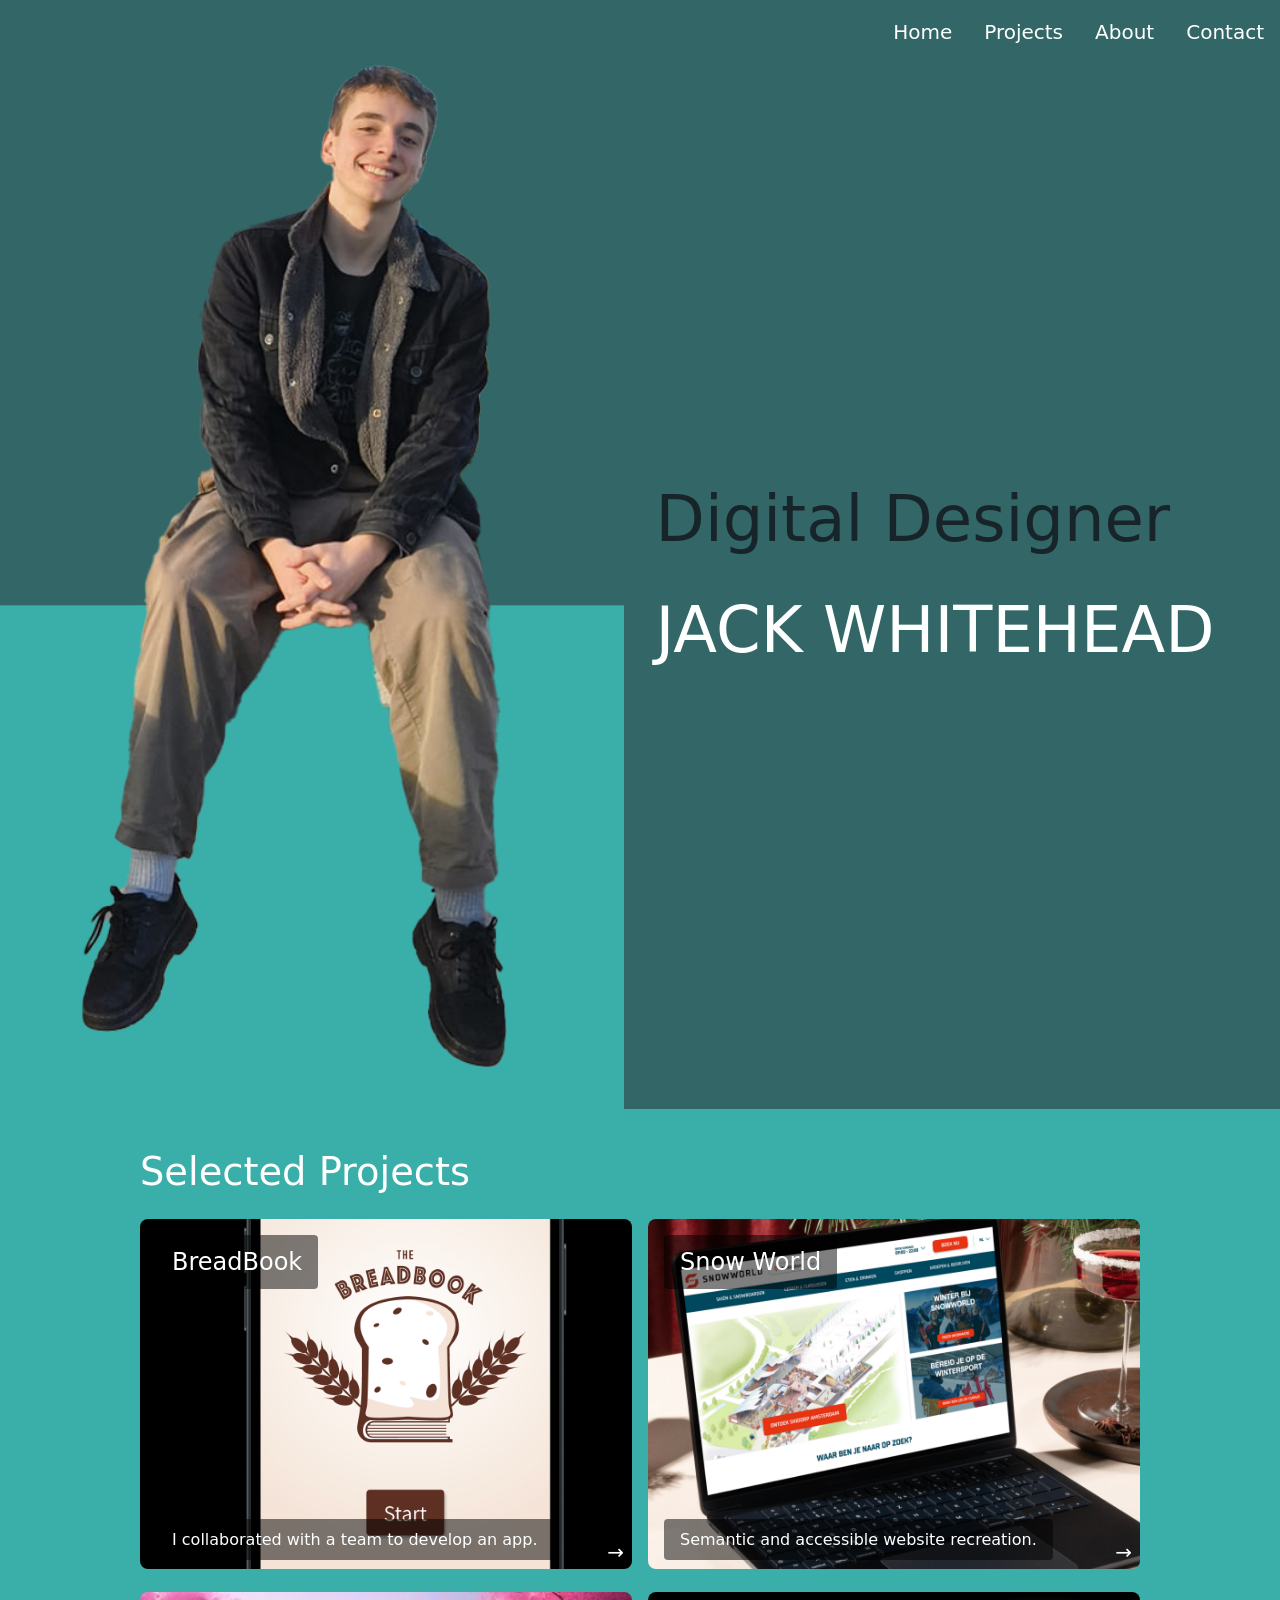
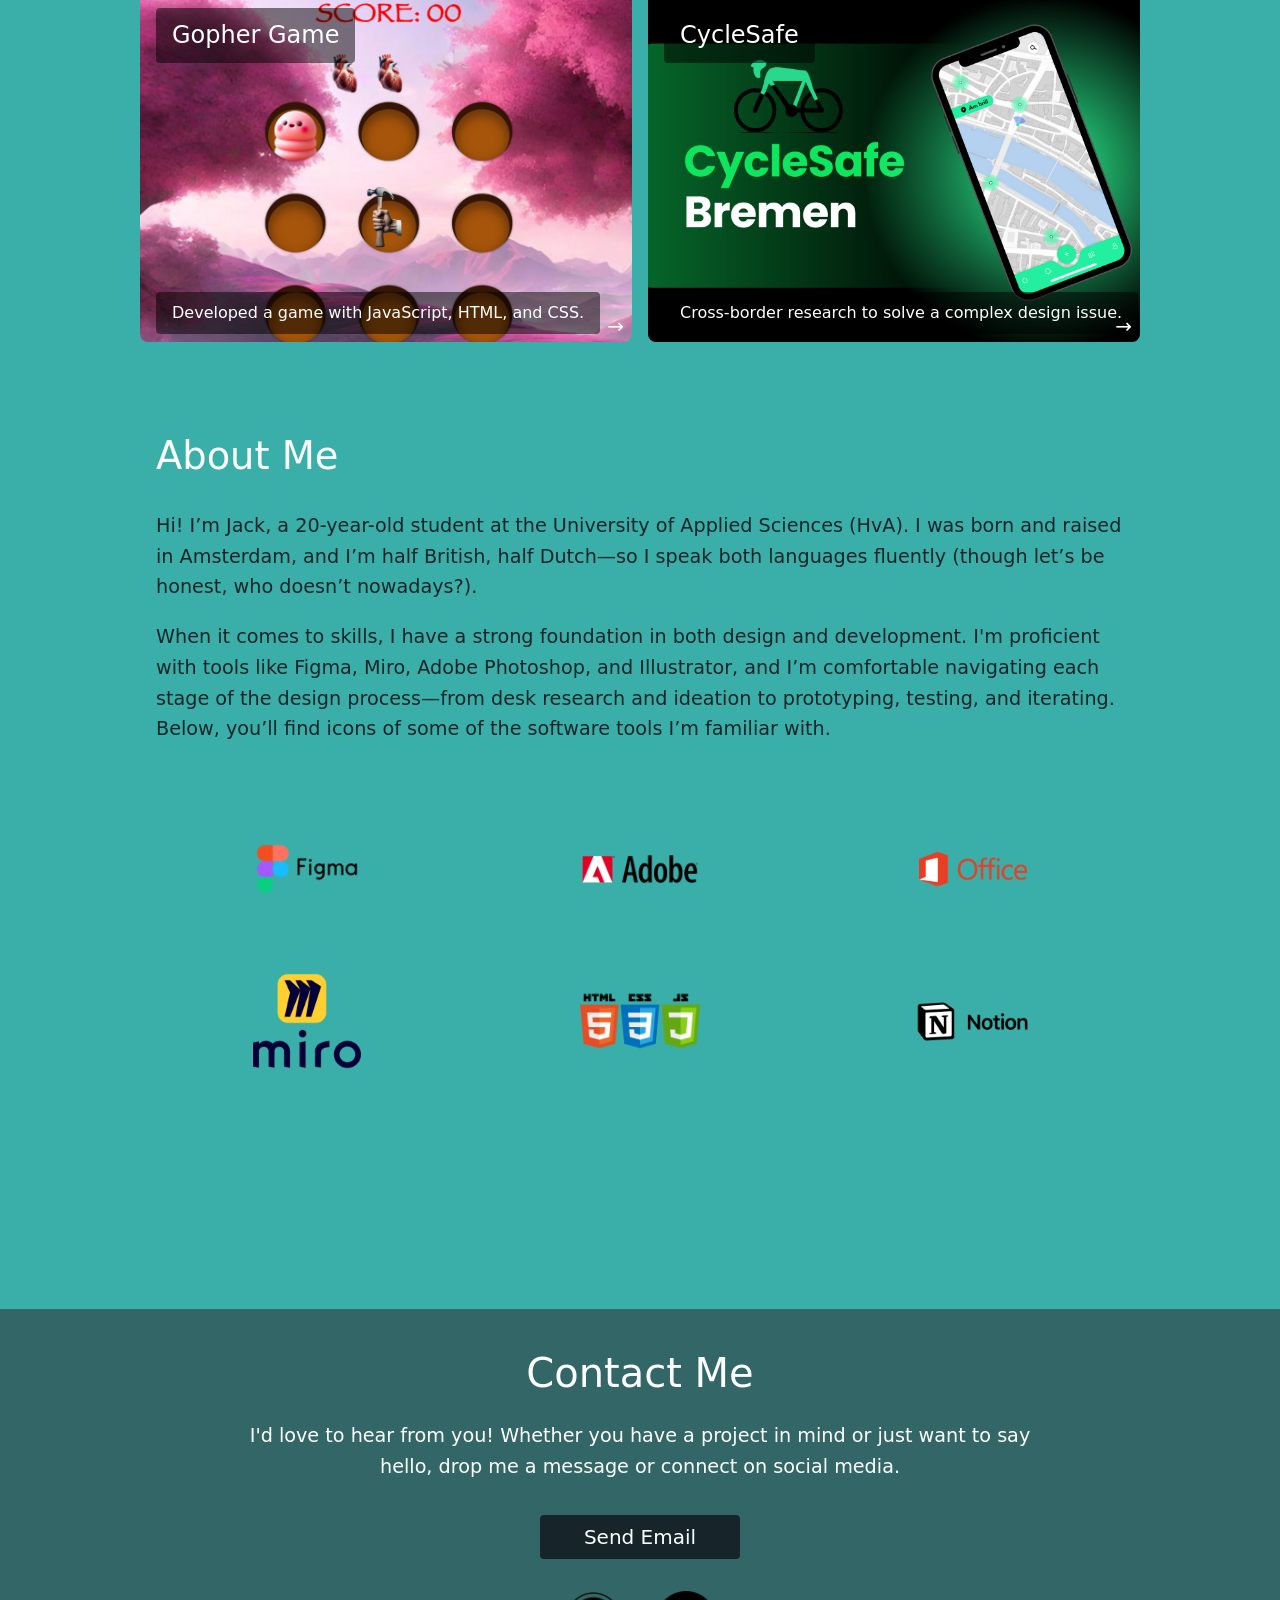
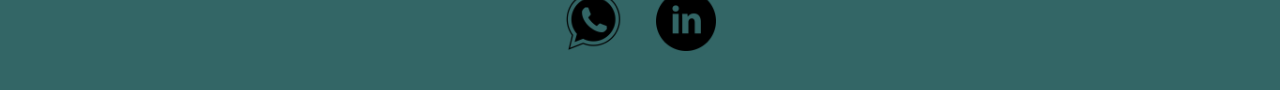
==== index.html @ c466dc18 "Add files via upload" ====
<!DOCTYPE html>
<html lang="en">
  <head>
    <meta charset="UTF-8" />
    <meta name="viewport" content="width=device-width, initial-scale=1.0" />
    <title>Jack Whitehead</title>
    <link rel="stylesheet" href="styles/styles.css" />
    <script src="scripts/script.js" defer></script>
    <!-- Favicon -->
    <link rel="icon" type="image/png" sizes="32x32" href="images/favicon/favicon-32x32.png" />
    <link rel="icon" type="image/png" sizes="16x16" href="images/favicon/favicon-16x16.png" />
  </head>
  <body>
    <!-- =======================================================
         Navigation Section
         ======================================================= -->
    <header class="header">
      <button class="menu-toggle" aria-label="Open navigation menu">
        <span class="menu-icon"></span>
      </button>
      <nav class="nav">
        <ul class="nav-list">
          <li><a href="#home" class="nav-link active">Home</a></li>
          <li><a href="#projects" class="nav-link">Projects</a></li>
          <li><a href="#about" class="nav-link">About</a></li>
          <li><a href="#contact" class="nav-link">Contact</a></li>
        </ul>
      </nav>
    </header>

    <!-- =======================================================
         Main Content Sections
         ======================================================= -->
    <main>
      <!-- ---------------------------
           Hero Section
           --------------------------- -->
      <section id="home" class="section-hero">
        <img src="images/jackground.png" alt="Design Work Example" loading="lazy" />
        <h1 class="hero-title">
          <span class="hero-title-top">Digital Designer</span>
          <span class="hero-title-bottom">Jack Whitehead</span>
        </h1>
      </section>

      <!-- ---------------------------
           Projects Carousel Section
           --------------------------- -->
      <section id="projects" class="section projects">
        <h2 class="section-title">Selected Projects</h2>
        <div class="carousel">
          <a href="breadbook.html" class="carousel-slide project-link">
            <h3 class="project-title">BreadBook</h3>
            <img src="images/breadbook.png" alt="BreadBook Project" loading="lazy" />
            <p class="project-description">
              I collaborated with a team to develop an app.
            </p>
          </a>
          <a href="snowworld.html" class="carousel-slide project-link">
            <h3 class="project-title">Snow World</h3>
            <img src="images/snowworld.png" alt="Project Two" loading="lazy" />
            <p class="project-description">
              Semantic and accessible website recreation.
            </p>
          </a>
          <a href="binkyboo.html" class="carousel-slide project-link">
            <h3 class="project-title">Gopher Game</h3>
            <img src="images/binkyboo.png" alt="Project Three" loading="lazy" />
            <p class="project-description">
              Developed a game with JavaScript, HTML, and CSS.
            </p>
          </a>
          <a href="cyclesafe.html" class="carousel-slide project-link">
            <h3 class="project-title">CycleSafe</h3>
            <img src="images/cyclesafe.png" alt="Project Four" loading="lazy" />
            <p class="project-description">
              Cross-border research to solve a complex design issue.
            </p>
          </a>
        </div>
        <div class="carousel-dots">
          <span class="dot active"></span>
          <span class="dot"></span>
          <span class="dot"></span>
          <span class="dot"></span>
        </div>
      </section>

      <!-- ---------------------------
           About Section
           --------------------------- -->
      <section id="about" class="section about">
        <div class="about-content">
          <h2 class="section-title">About Me</h2>
          <p class="about-text">
            Hi! I’m Jack, a 20-year-old student at the University of Applied Sciences (HvA). I was born and raised in Amsterdam, and I’m half British,
            half Dutch—so I speak both languages fluently (though let’s be honest, who doesn’t nowadays?).
          </p>
          <p class="about-text">
            When it comes to skills, I have a strong foundation in both design and development. I'm proficient with tools like Figma, Miro,
            Adobe Photoshop, and Illustrator, and I’m comfortable navigating each stage of the design process—from desk research and
            ideation to prototyping, testing, and iterating. Below, you’ll find icons of some of the software tools I’m familiar with.
          </p>
          <div class="software-icons">
            <img src="images/softwares/figma.png" alt="Software 1" class="icon spin-1" />
            <img src="images/softwares/adobe.png" alt="Software 2" class="icon spin-2" />
            <img src="images/softwares/microsoft.png" alt="Software 3" class="icon spin-3" />
            <img src="images/softwares/miro.png" alt="Software 4" class="icon spin-4" />
            <img src="images/softwares/coding.png" alt="Software 5" class="icon spin-5" />
            <img src="images/softwares/notion.png" alt="Software 6" class="icon spin-6" />
          </div>
        </div>
      </section>

      <!-- ---------------------------
           Contact Section
           --------------------------- -->
      <section id="contact" class="section contact">
        <h2 class="section-title">Contact Me</h2>
        <p class="contact-intro">
          I'd love to hear from you! Whether you have a project in mind or just want to say hello, drop me a message or connect on social media.
        </p>
        <a href="mailto:&#106;&#97;&#99;&#107;&#64;&#119;&#104;&#105;&#116;&#101;&#104;&#101;&#97;&#100;&#46;&#110;&#108;" class="contact-btn">Send Email</a>
        <div class="social-icons">
          <a href="https://wa.me/+31657252583" class="social-link whatsapp" target="_blank">
            <img src="images/whatsapp.png" alt="WhatsApp" />
          </a>
          <a href="https://www.linkedin.com/in/jack-whitehead-57075723a" class="social-link linkedin" target="_blank">
            <img src="images/linkedin.png" alt="LinkedIn" />
          </a>
        </div>
      </section>
    </main>
  </body>
</html>
---- styles/styles.css ----
@font-face {
    font-family: 'Nevis'; 
    src: url('fonts/nevis.ttf') format('opentype'); 
    font-weight: normal; 
    font-style: normal; 
  }
  
  @font-face {
    font-family: 'MerriThick'; 
    src: url('fonts/merriweather-black.ttf') format('opentype'); 
    font-weight: normal; 
    font-style: normal; 
  }

  @font-face {
    font-family: 'MerriLight'; 
    src: url('fonts/merriweather-light.ttf') format('opentype'); 
    font-weight: normal; 
    font-style: normal; 
  }

:root {
    --text-primary: #17252A;
    --secondary: #336666;
    --background: #3AAFA9;
    --separator: #DEF2F1;
    --white: #FEFFFF;
    --transition: all 0.3s ease;
}

html {
    scroll-behavior: smooth;
}

* {
    margin: 0;
    padding: 0;
    box-sizing: border-box;
}

body {
    font-family: MerriLight ,system-ui, -apple-system, sans-serif;
    line-height: 1.6;
    color: var(--text-primary);
    background-color: var(--secondary);
} 

h1, h2, h3 {
    font-family: 'Nevis', system-ui, sans-serif;
    font-weight: 300;
    margin-bottom: 1.5rem;
}

h1 { font-size: 5vw; }
h2 { font-size: 5vw; }
h3 { font-size: 1em; }
p {font-size: 1em;}

h1, h2 {
    color: var(--white  );
    text-transform: none;
}

/* Header & Navigation */
.header {
    width: 100%;
    padding: 1rem;
}
.menu-toggle {
    display: block;
    background: none;
    border: none;
    cursor: pointer;
    padding: 0.5rem;
    position: absolute;
    right: 1rem;
    top: 1rem;
    z-index: 1001;
}

.menu-icon {
    display: block;
    width: 1.5rem;
    height: 2px;
    background: var(--white);
    position: relative;
    transition: var(--transition);
}

.menu-icon::before,
.menu-icon::after {
    content: '';
    position: absolute;
    width: 100%;
    height: 2px;
    background: var(--white);
    transition: var(--transition);
}

.menu-icon::before { top: -0.5rem; }
.menu-icon::after { top: 0.5rem; }

.nav {
    position: absolute;
    top: 0;
    left: 0;
    width: 100%;
    transform: translateY(-100%);
    transition: var(--transition);
    visibility: hidden; /* Hide it completely */
}

.nav.active {
    transform: translateY(0);
    visibility: visible;
}

.nav-list {
    display: flex;
    flex-direction: column;
    gap: 2rem;
    list-style: none;
    text-align: center;
    padding: 2rem;
    background-color:var(--background);
}

.nav-link {
    text-decoration: none;
    color: var(--white);
    font-size: 1.25rem;
    position: relative;
    transition: var(--transition);
    font-weight: 1;
}

.nav-link:active::after {
    bottom: -0.5rem;
    left: 50%;
    transform: translateX(-50%);
    width: 2rem;
    height: 2px;
    background: var(--secondary);
    transition:none;
}

.nav-link::after {
    content: '';
    position: absolute;
    bottom: -5px;
    left: 0;
    width: 0;
    height: 2px;
    background: var(--secondary);
    transition: var(--transition);
}

.nav-link:hover::after {
    width: 100%;
}

/* Sections */
.section {
    padding: 0 1rem 2rem;
    min-height: 100vh;
    display: flex;
    flex-direction: column;
    background-color: var(--background);
    
}

/* Updated Hero Styles */
/* Hero Section */
.section-hero {
    display: flex;
    align-items: center;
    gap: 2rem;
}

.section-hero img {
    width:50%;
    object-fit: cover;
}

.hero-title {
    width: 50%;
    padding-right: 2rem;
}

/* Existing title styles remain the same */
.hero-title-top {
    color: var(--text-primary);
    display: block;
    margin-bottom: 0.5rem;
}

.hero-title-bottom {
    color: var(--white);
    font-weight: 400;
    text-transform: uppercase;
}


/* Projects Section */
/* Projects Section (Mobile First) */
#projects {
    padding: 2rem 1rem;
  }
  
  .carousel {
    display: flex;
    overflow-x: auto;
    scroll-snap-type: x mandatory;
    -webkit-overflow-scrolling: touch;
    gap: 1rem;
    padding-bottom: 1rem;
  }
  
  /* Hide scrollbars */
  .carousel::-webkit-scrollbar {
    display: none;
  }
  .carousel {
    -ms-overflow-style: none;
    scrollbar-width: none;
  }
  
  /* Each carousel slide is clickable */
  .carousel-slide {
    flex: 0 0 calc(100% - 2rem); /* Full width minus margins */
    scroll-snap-align: center;
    position: relative;
    margin: 0 1rem;
    display: block;
    text-decoration: none;
    color: inherit;
    cursor: pointer;
    transition: transform 0.3s ease;
  }
  
  .carousel-slide:hover {
    transform: scale(1.03);
  }
  
  .carousel-slide img {
    width: 100%;
    height: 75vh;
    border-radius: 0.5em;
    object-fit: cover;
  }
  
  /* Title at the top of the image */
  .project-title {
    position: absolute;
    top: 1rem;
    left: 1rem;
    margin: 0;
    background: rgba(0, 0, 0, 0.5);
    color: var(--white);
    padding: 0.5rem 1rem;
    border-radius: 4px;
  }
  
  /* Description at the bottom of the image */
  .project-description {
    position: absolute;
    bottom: 1rem;
    left: 1rem;
    margin: 0;
    background: rgba(0, 0, 0, 0.5);
    color: var(--white);
    padding: 0.5rem 1rem;
    border-radius: 4px;
  }
  
  /* Navigation Dots (Mobile Only) */
  .carousel-dots {
    text-align: center;
  }
  
  .carousel-dots .dot {
    display: inline-block;
    width: 10px;
    height: 10px;
    background: rgba(255, 255, 255, 0.5);
    border-radius: 50%;
    margin: 0 5px;
    transition: background 0.3s ease;
    cursor: pointer;
  }
  
  .carousel-dots .dot.active {
    background: var(--white);
  }
  
  /* Arrow Icon in the bottom right of each project */
  .carousel-slide::after {
    content: "\2192";  /* Unicode right arrow (→) */
    position: absolute;
    bottom: 1rem;
    right: 1rem;
    font-size: 1.5rem;  /* Adjust size as needed */
    color: var(--white);
    transition: transform 0.3s ease;
  }
  
  .carousel-slide:hover::after,
  .carousel-slide:active::after {
    transform: translateX(5px);
  }

/* Existing about section styles can be preserved if needed, then add: */

/* About Content - Base Mobile Styles */
.about-content {
  padding: 1rem;
}

/* About Text styling */
.about-text {
  font-size: 1em;
  line-height: 1.6;
  margin-bottom: 1rem;
}

/* Software Icons Grid */
.software-icons {
  display: grid;
  gap: 1rem;
  grid-template-columns: repeat(3, 1fr);
  align-items: center;
  justify-items: center;
  margin-top: 2em;
}

/* Icon Styling */
.software-icons .icon {
  width: 80px;  /* adjust as needed for a small icon */
  height: auto;
}

/* Spin Animation */
@keyframes spin {
  from {
    transform: rotate(0deg);
  }
  to {
    transform: rotate(360deg);
  }
}

/* Different spin speeds for each icon */
.spin-1 {
  animation: spin 20s linear infinite;
}

.spin-2 {
  animation: spin 25s linear infinite reverse;
}

.spin-3 {
  animation: spin 30s linear infinite;
}

.spin-4 {
  animation: spin 35s linear infinite reverse;
}

.spin-5 {
  animation: spin 40s linear infinite;
}

.spin-6 {
  animation: spin 45s linear infinite reverse;
}

/* Contact Section (Mobile-First) */
.section.contact {
  padding: 2rem 1rem;
  text-align: center;
  align-items:center;
  background: var(--secondary);
  min-height: 25vh;
}

.section.contact .section-title {
  font-size: 2.5rem;
  margin-bottom: 1rem;
  color: var(--white);
  max-width:1000px;
  text-align: start;
}

.contact-intro {
  font-size: 1.1rem;
  margin-bottom: 2rem;
  color: var(--white);
  max-width:1000px;
  margin-left: auto;
  margin-right: auto;
}

.contact-btn {
  display: inline-block;
  background: var(--text-primary);
  color: var(--white);
  padding: 0.3em 0.5em;
  margin-bottom: 2rem;
  text-decoration: none;
  font-size: 1.25rem;
  width: 10em;
  border-radius: 4px;
  transition: transform 0.3s ease;
}

.contact-btn:hover {
  transform: scale(1.2);
}

.social-icons {
  display: flex;
  justify-content: center;
  gap: 1rem;
}

.social-link img {
  width: 40px;
  height: 40px;
  transition: transform 0.3s ease;
}

.social-link:hover img {
  transform: scale(1.2);
}

/* Desktop Styles */
@media (min-width: 1024px) {
    .carousel-dots {
        display:none;
    }

    h1 { font-size: 2.5rem; }
    h2 { font-size: 2.4rem; }
    h3 { font-size: 1.5rem; }
    p {font-size: 1em;}

    .nav-link:active::after {
        background-color: var(--background)
    }
    .nav-link::after {
        background-color: var(--background);
    }
    .menu-toggle {
        opacity:0;
        visibility:none;
    }

    .nav {
        display:block;
        position: static;
        height: auto;
        transform: none;
        padding-top: 0;
        background: transparent;
        visibility: visible;
        opacity: 1;
    }

    .nav-list {
        flex-direction: row;
        justify-content: flex-end;
        padding: 0;
        background:none;
    }

    .hero-title {
        font-size: 4rem;
    }

    #projects {
      padding: 2rem 1rem;
      display: flex;
      flex-direction: column;
      align-items: center;
    }
    
    /* Section Title (Outside the grid) aligned left */
    #projects .section-title {
      text-align: left;
      width: 100%;
      margin: 0 auto 1rem;
      max-width: 1000px;
    }
    
    /* Convert Carousel to Centered Grid */
    .carousel {
      display: grid;
      grid-template-columns: repeat(2, 1fr);
      gap: 1rem;
      overflow-x: visible;
      max-width: 1000px;
      scroll-snap-type: none;
      margin: 0 auto;
    }
    
    /* Each project link (slide) fills its grid cell */
    .carousel-slide {
      margin: 0;
      width: 100%;
      scroll-snap-align: none;
      flex: none;
      position: relative;
    }
    
    /* Images: Make sure they fill the cell nicely */
    .carousel-slide img {
      width: 100%;
      height: 350px;
      object-fit: cover;
      border-radius: 0.5em;
    }
    
    /* Arrow Icon in project link: reposition and reduce size */
    .carousel-slide::after {
      content: "\2192"; /* Right arrow */
      position: absolute;
      bottom: 0.5rem;
      right: 0.5rem;
      font-size: 1.25rem; /* Slightly smaller */
      color: var(--white);
      transition: transform 0.3s ease;
    }
    
    .carousel-slide:hover::after,
    .carousel-slide:active::after {
      transform: translateX(5px);
    }

      .about-content {
        max-width: 1000px;
        margin: 0 auto;
        margin-bottom: 5em; 
      }

      .about-text {
        font-size: 1.2em;
        margin-bottom: 1em;
      }
      /* You can scale up icons slightly on wider screens */

      .software-icons {
        margin-top: 4em;
        gap: 2em;
      }
      .software-icons .icon {
        width: 120px;
      }

      .contact-intro {
        font-size: 1.2em;
        max-width: 800px; 
      }

      .social-icons {
        display: flex;
        justify-content: center;
        gap: 2rem;
      }
      
      .social-link img {
        width: 60px;
        height: 60px;
        transition: transform 0.3s ease;
      }
      
      .social-link:hover img {
        transform: scale(1.2);
      }
    
}

/* Animations and Utilities */
@keyframes fadeIn {
    from { opacity: 0; transform: translateY(20px); }
    to { opacity: 1; transform: translateY(0); }
}

.section > * {
    animation: fadeIn 0.6s ease forwards;
}

.menu-toggle.active .menu-icon {
    background: transparent;
}

.menu-toggle.active .menu-icon::before {
    transform: rotate(45deg) translate(0.35rem, 0.35rem);
}

.menu-toggle.active .menu-icon::after {
    transform: rotate(-45deg) translate(0.35rem, -0.35rem);
}
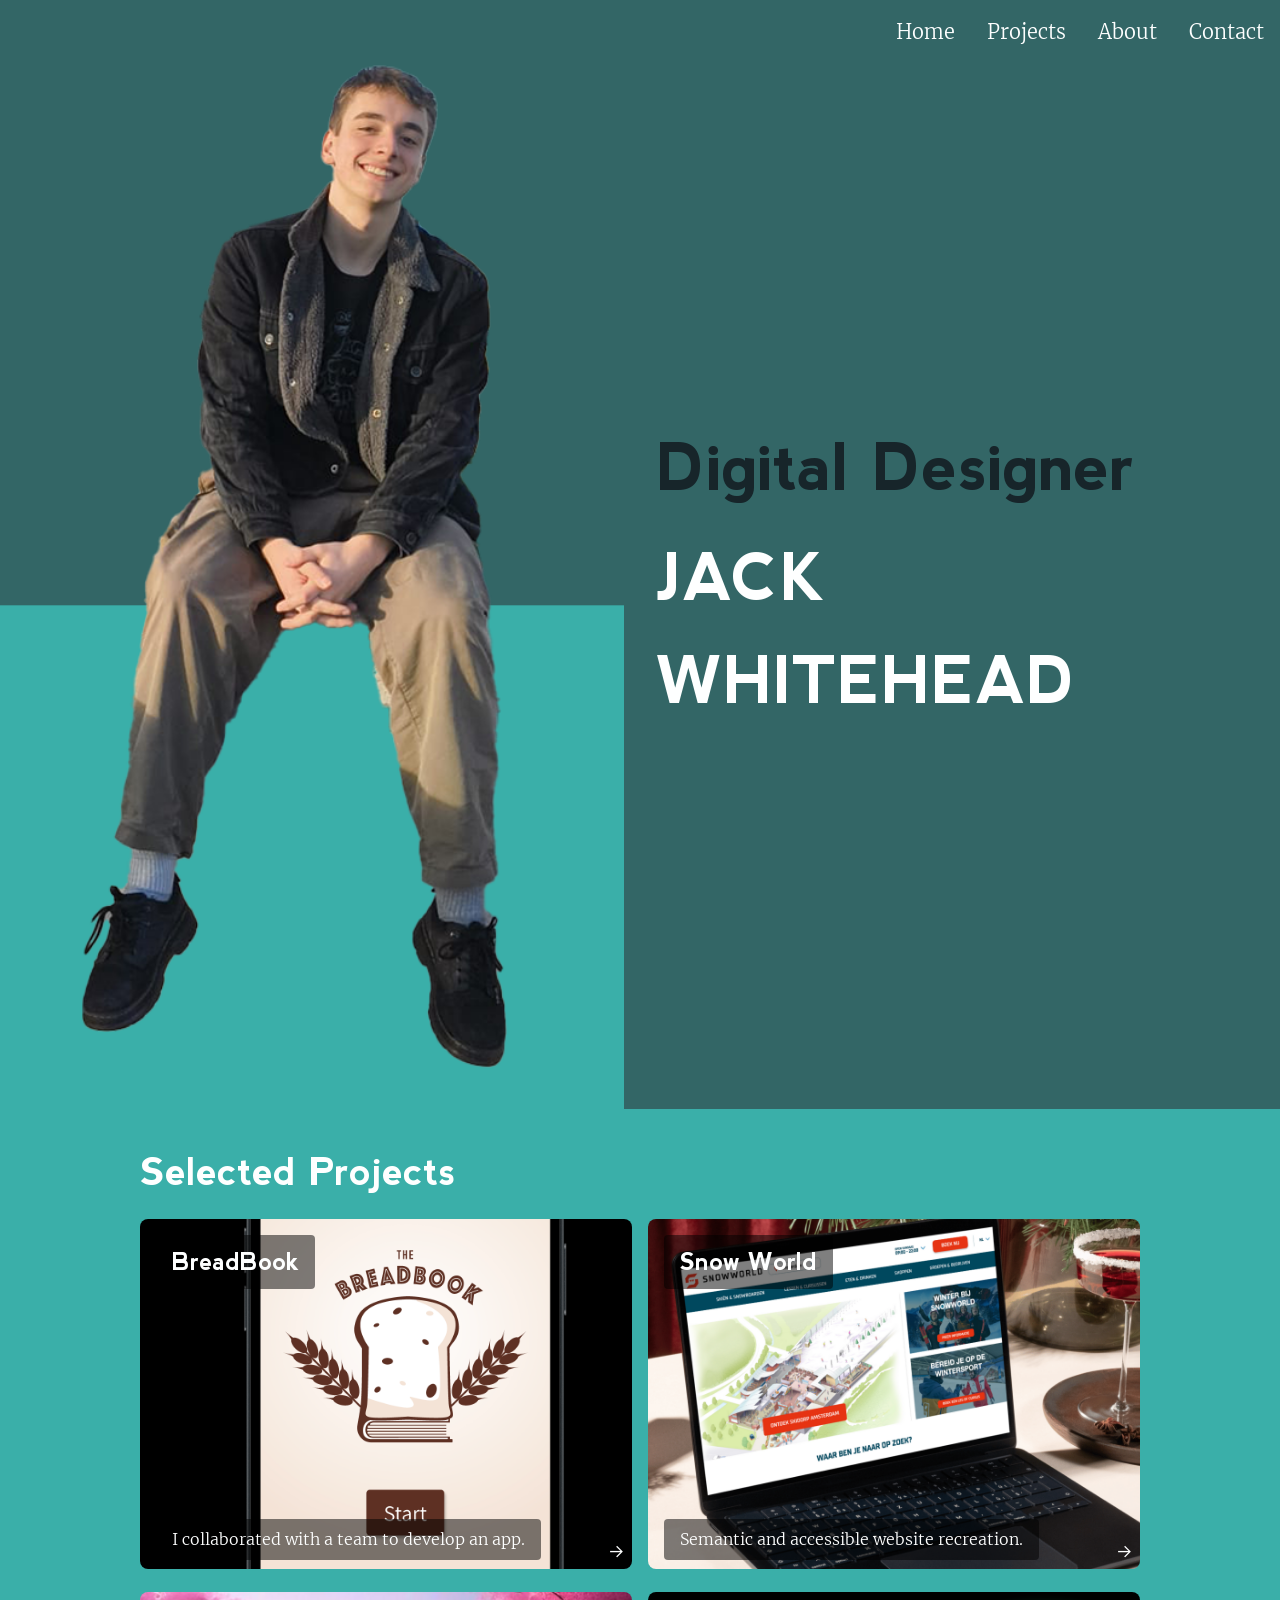
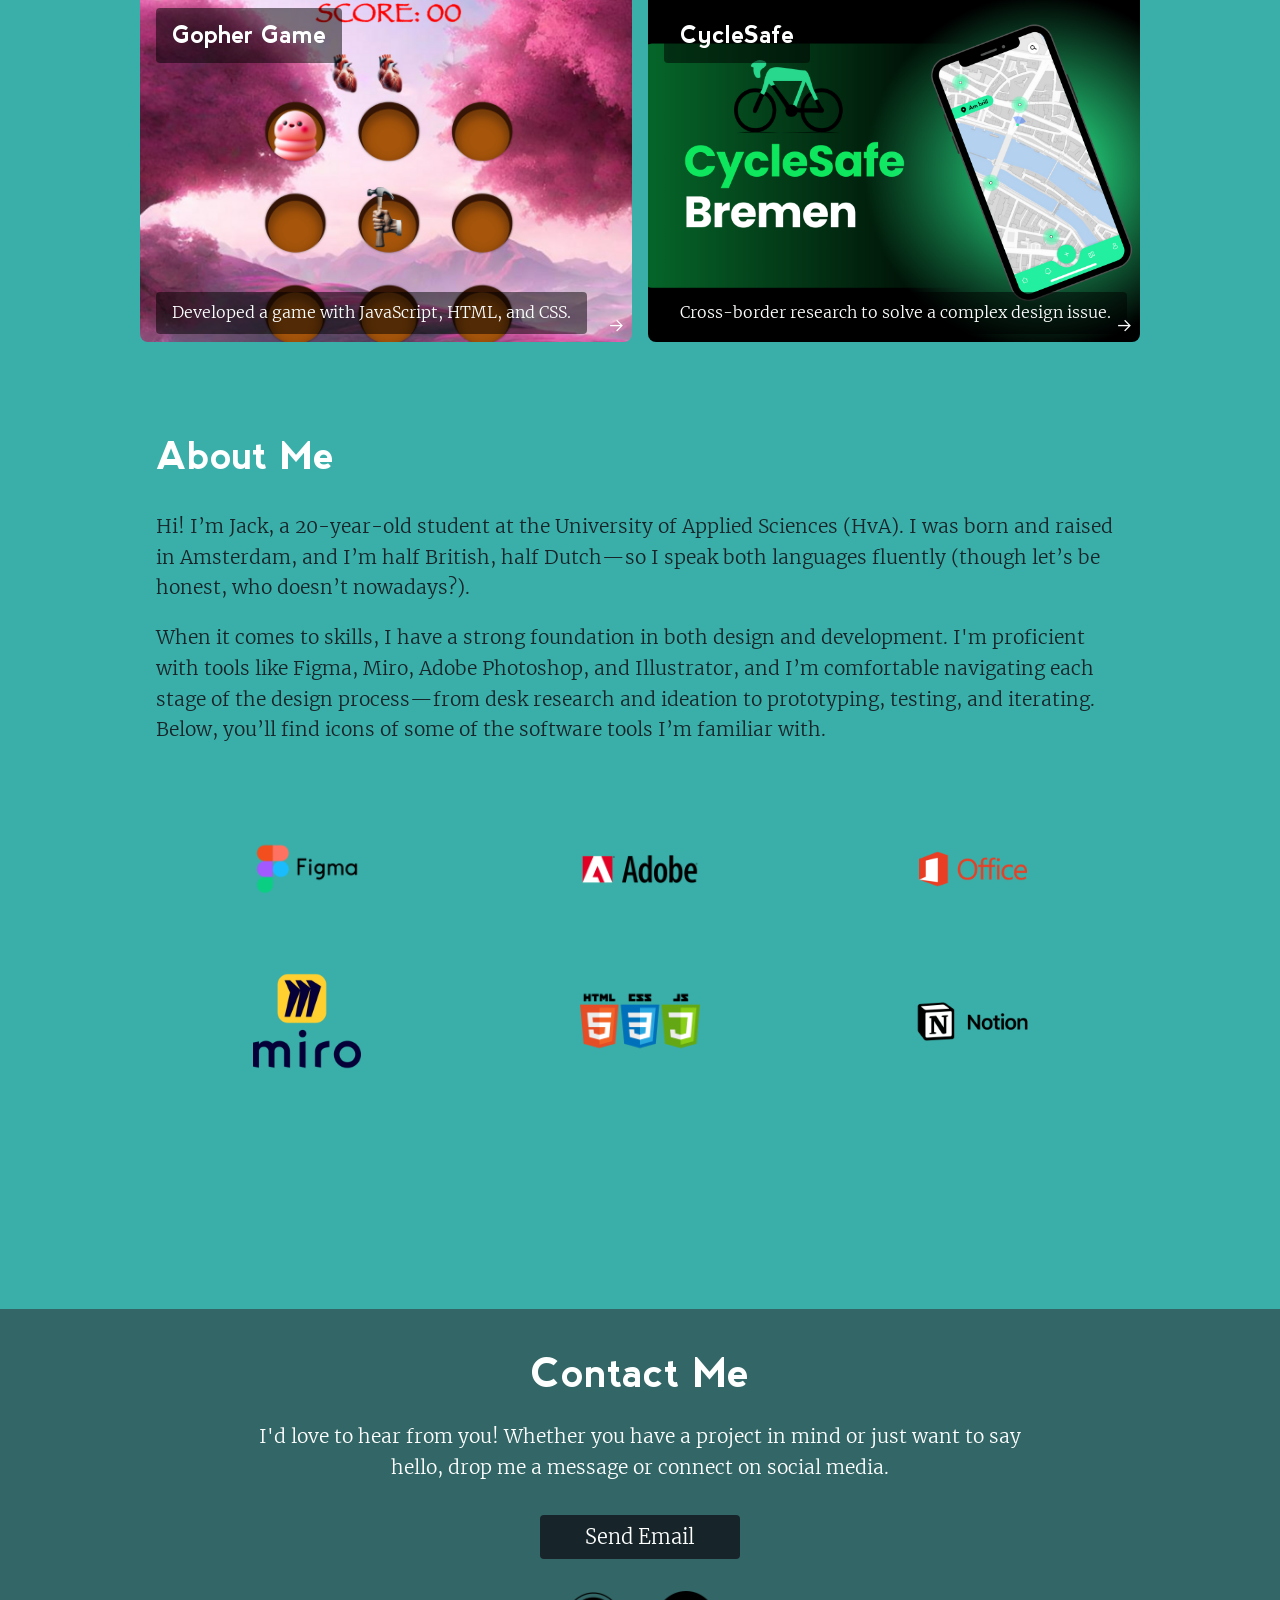
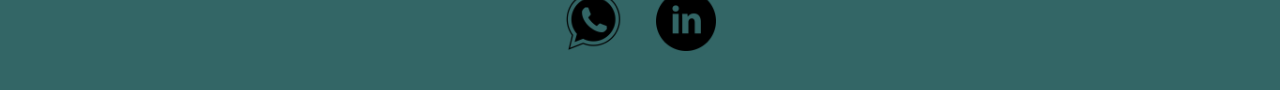
==== commit 4f558941: "Update index.html" ====
--- a/index.html
+++ b/index.html
@@ -120,7 +120,7 @@
         <p class="contact-intro">
           I'd love to hear from you! Whether you have a project in mind or just want to say hello, drop me a message or connect on social media.
         </p>
-        <a href="mailto:&#106;&#97;&#99;&#107;&#64;&#119;&#104;&#105;&#116;&#101;&#104;&#101;&#97;&#100;&#46;&#110;&#108;" class="contact-btn">Send Email</a>
+       <a href="mailto:jack@whitehead.nl" class="contact-btn">Send Email</a>
         <div class="social-icons">
           <a href="https://wa.me/+31657252583" class="social-link whatsapp" target="_blank">
             <img src="images/whatsapp.png" alt="WhatsApp" />
@@ -132,4 +132,4 @@
       </section>
     </main>
   </body>
-</html>+</html>
